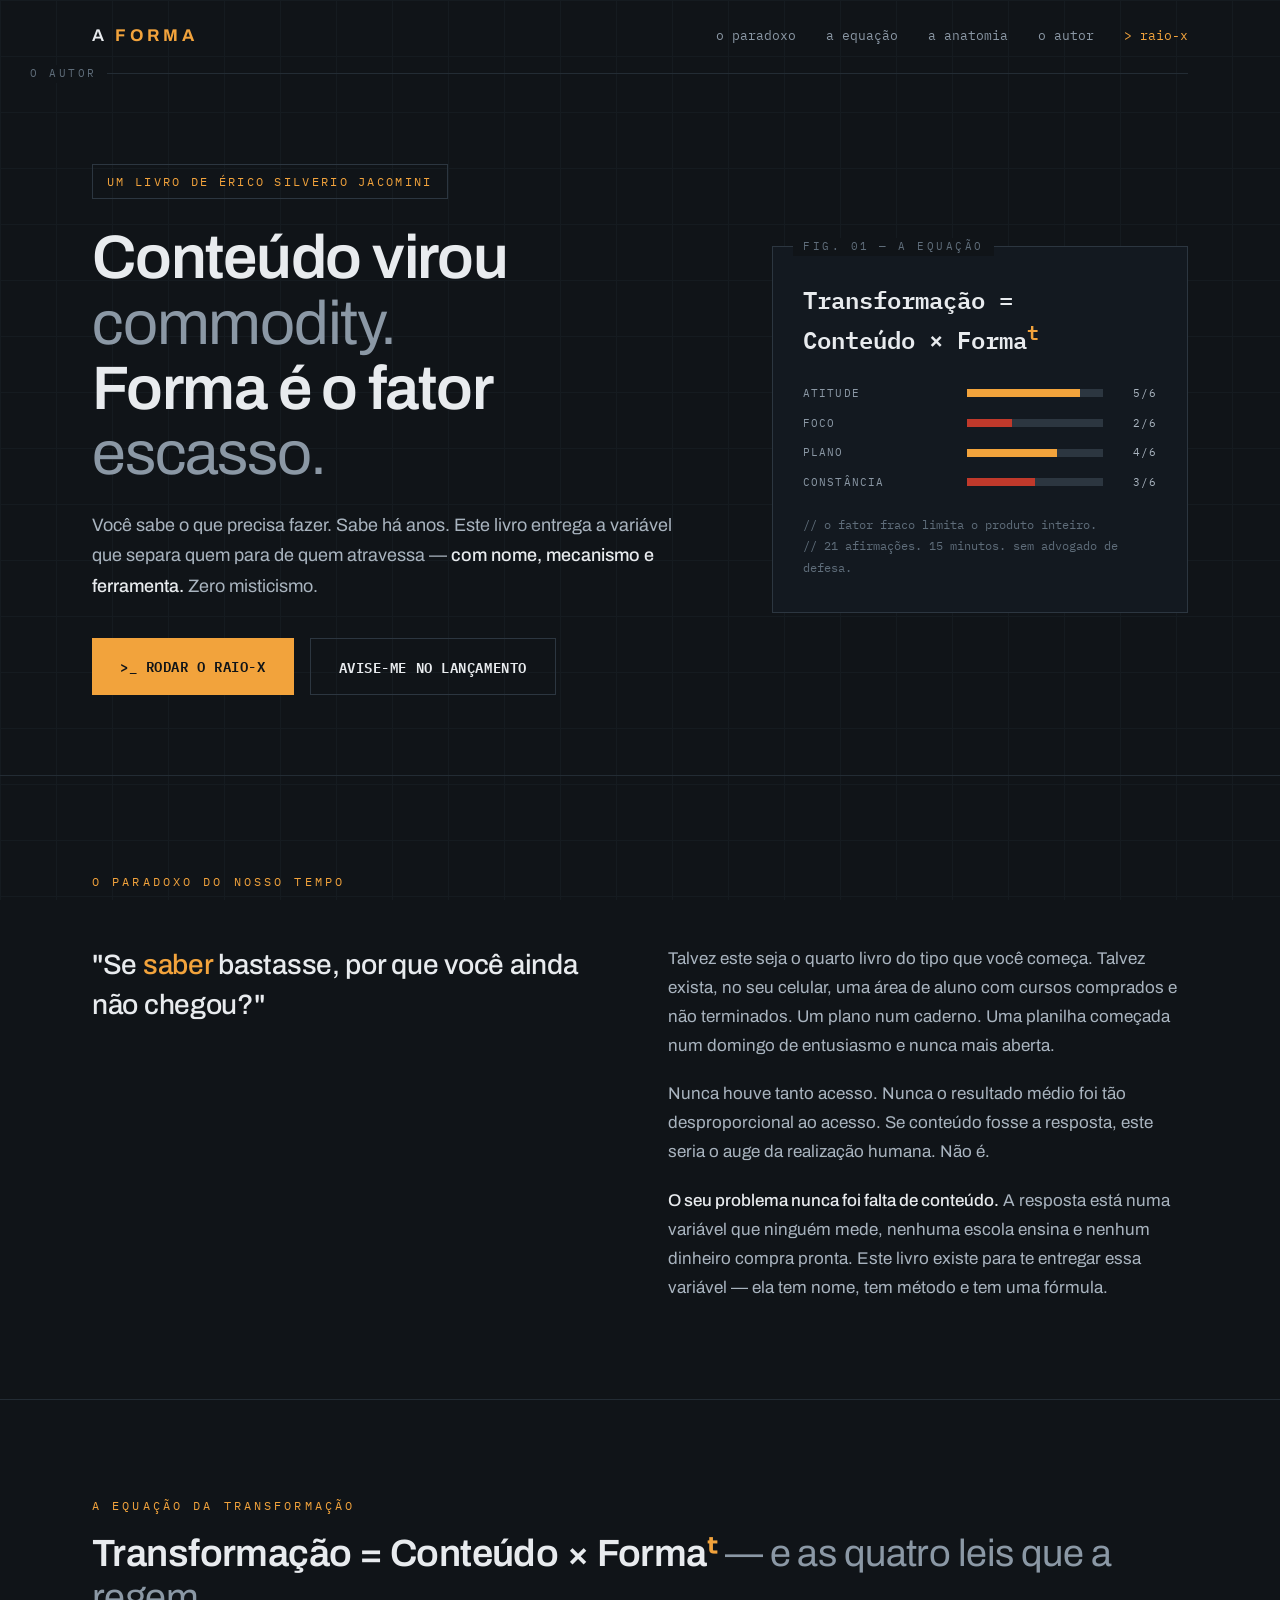
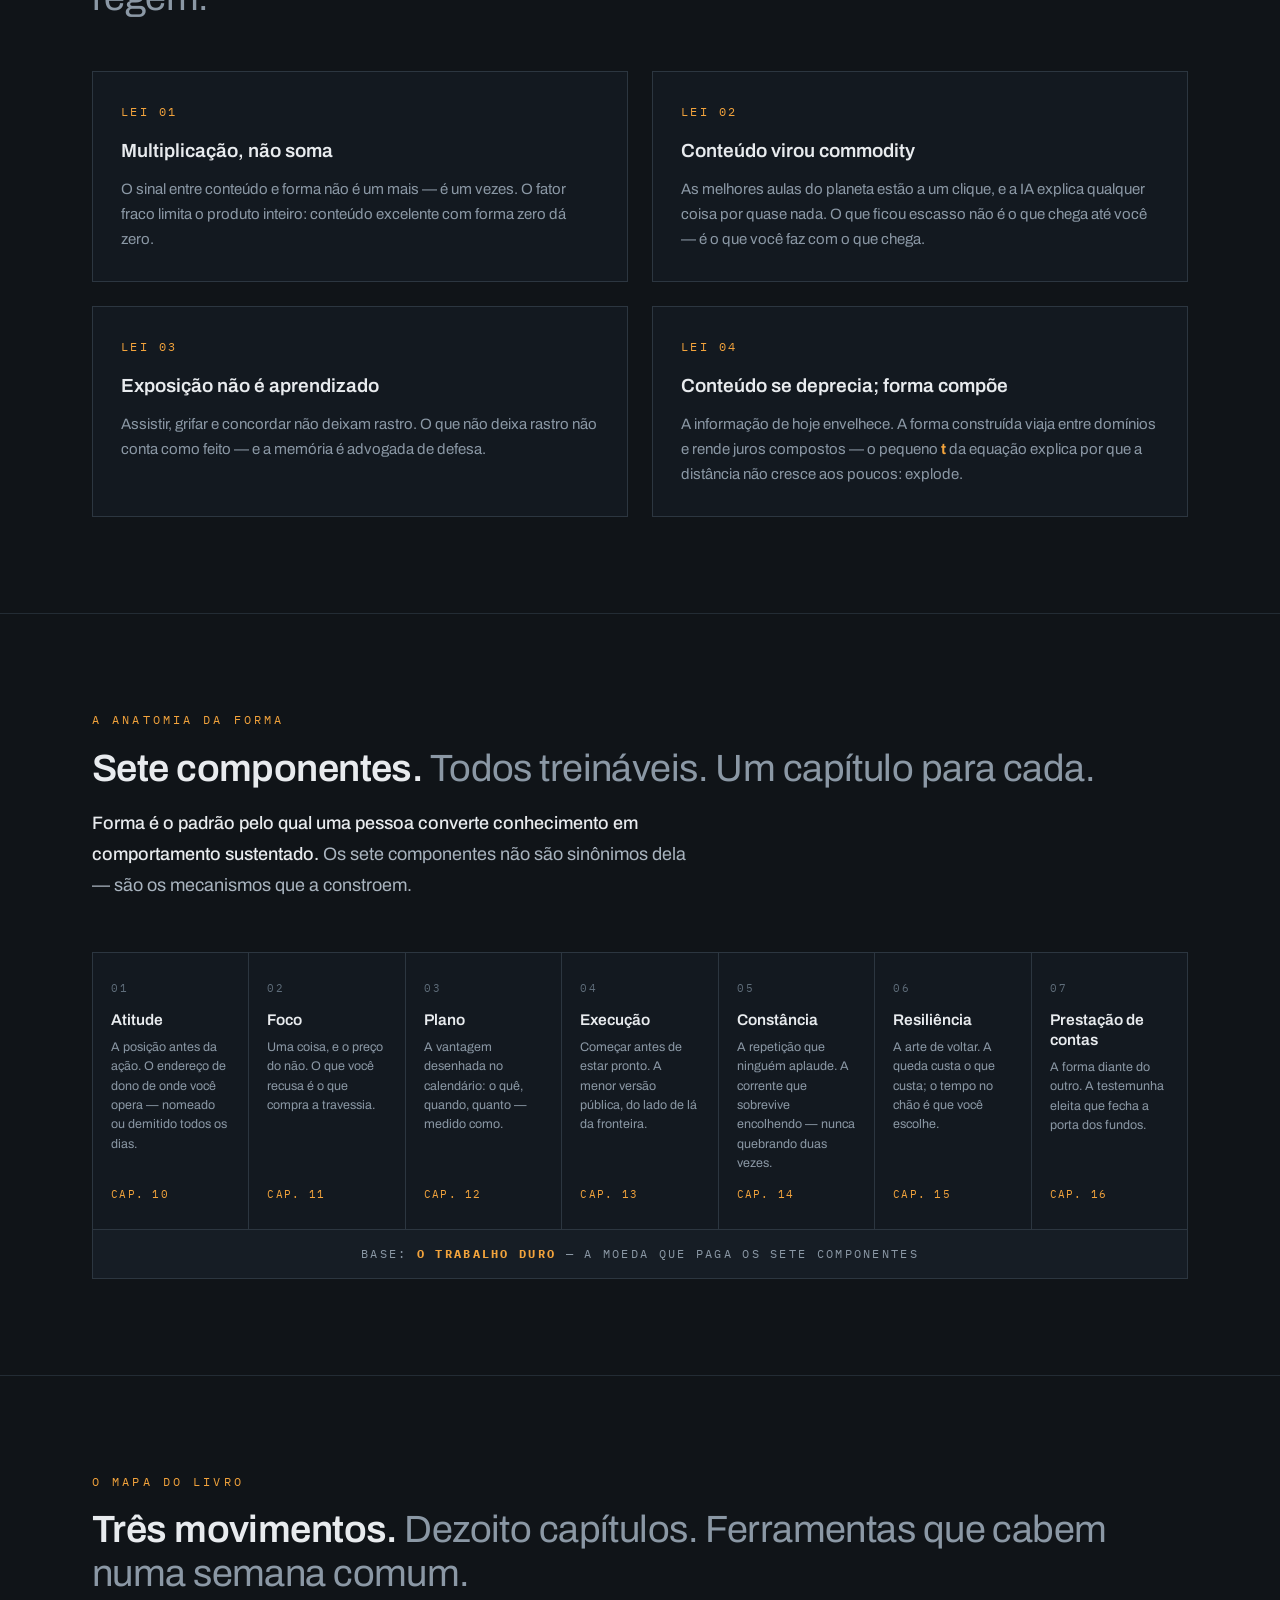
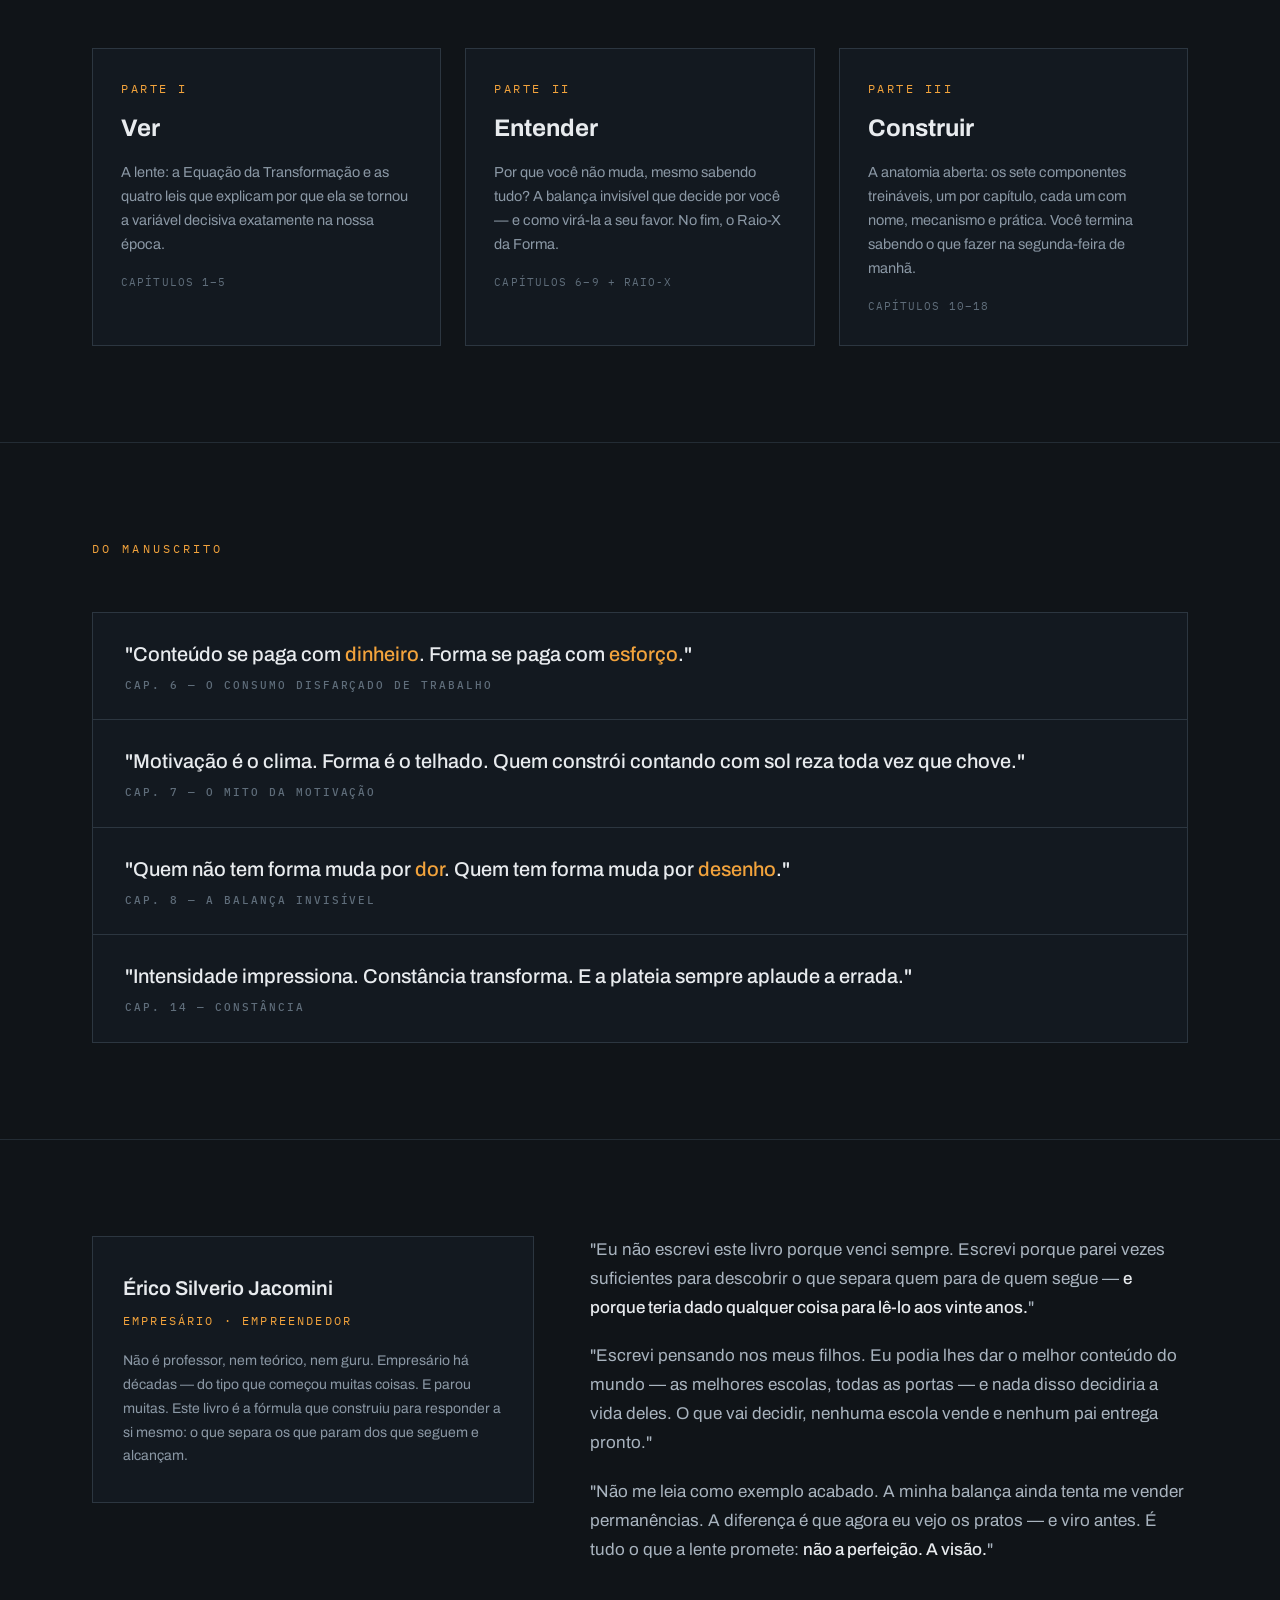
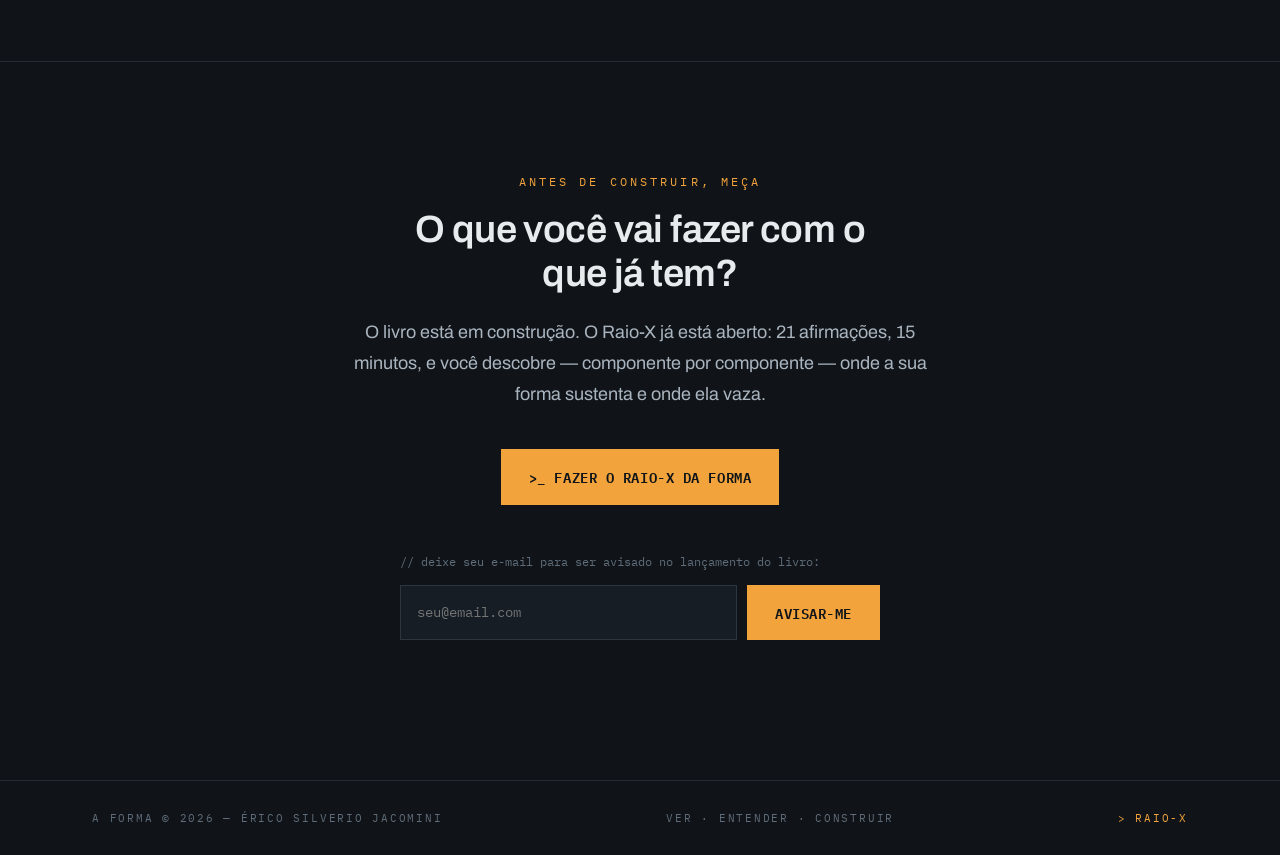
==== index.html @ fda9c954 "a" ====
<!DOCTYPE html>
<html lang="pt-BR">
<head>
<meta charset="UTF-8">
<meta name="viewport" content="width=device-width, initial-scale=1.0">
<title>A FORMA — Por que saber não basta | Érico Silverio Jacomini</title>
<meta name="description" content="Transformação = Conteúdo × Formaᵗ. O livro sobre a variável que separa quem para de quem atravessa. Faça o Raio-X da Forma.">
<meta property="og:title" content="A FORMA — Por que saber não basta">
<meta property="og:description" content="Conteúdo virou commodity. Forma é o fator escasso. Faça o Raio-X da Forma em 15 minutos.">
<meta property="og:type" content="website">
<link rel="preconnect" href="https://fonts.googleapis.com">
<link rel="preconnect" href="https://fonts.gstatic.com" crossorigin>
<link href="https://fonts.googleapis.com/css2?family=Archivo:wght@400;500;600&family=IBM+Plex+Mono:wght@400;500;600&display=swap" rel="stylesheet">
<link rel="stylesheet" href="/assets/style.css">
<style>
  /* ---- HERO ---- */
  .hero { padding: 90px 0 80px; border-bottom: 1px solid var(--line); }
  .hero-grid { display: grid; grid-template-columns: 1.2fr .8fr; gap: 56px; align-items: center; }
  .hero .tag { margin-bottom: 26px; }
  .hero .lead { margin-top: 24px; }
  .cta-row { display: flex; gap: 16px; margin-top: 36px; flex-wrap: wrap; }
  .eq { font-family: var(--mono); font-size: clamp(19px, 1.9vw, 27px); font-weight: 600; line-height: 1.5; }
  .eq sup { color: var(--accent); }
  .demo-bars { margin-top: 26px; display: flex; flex-direction: column; gap: 11px; }
  .panel .mono-note { margin-top: 22px; }

  /* ---- PARADOXO ---- */
  .paradox-grid { display: grid; grid-template-columns: 1fr 1fr; gap: 56px; align-items: start; }
  .paradox-quote {
    font-size: clamp(21px, 2.2vw, 28px); font-weight: 500; line-height: 1.45; letter-spacing: -0.01em;
  }
  .paradox-quote em { color: var(--accent); font-style: normal; }
  .paradox-text p + p { margin-top: 20px; }
  .paradox-text { color: var(--muted); }
  .paradox-text b { color: var(--text); font-weight: 500; }

  /* ---- LEIS ---- */
  .laws { display: grid; grid-template-columns: repeat(2, 1fr); gap: 24px; }
  .law { border: 1px solid var(--line-2); background: var(--panel); padding: 30px 28px; }
  .law .n { font-family: var(--mono); font-size: 12px; color: var(--accent); letter-spacing: .2em; }
  .law h3 { font-size: 19px; font-weight: 600; margin: 12px 0 10px; }
  .law p { font-size: 15px; color: var(--dim); line-height: 1.65; }

  /* ---- ANATOMIA ---- */
  .anat-grid { display: grid; grid-template-columns: repeat(7, 1fr); gap: 1px; background: var(--line-2); border: 1px solid var(--line-2); }
  .anat { background: var(--panel); padding: 26px 18px; min-height: 210px; display: flex; flex-direction: column; transition: background .2s ease; }
  .anat:hover { background: var(--panel-2); }
  .anat .idx { font-family: var(--mono); font-size: 11px; color: var(--faint); letter-spacing: .18em; }
  .anat h3 { font-size: 15.5px; font-weight: 600; margin: 12px 0 8px; line-height: 1.3; }
  .anat p { font-size: 12.5px; color: var(--dim); line-height: 1.55; flex: 1; }
  .anat .cap { font-family: var(--mono); font-size: 10.5px; color: var(--accent); letter-spacing: .12em; margin-top: 12px; }
  .anat-base {
    border: 1px solid var(--line-2); border-top: none; background: var(--panel-2);
    padding: 14px 20px; font-family: var(--mono); font-size: 11.5px; letter-spacing: .2em;
    color: var(--dim); text-transform: uppercase; text-align: center;
  }
  .anat-base b { color: var(--accent); }

  /* ---- MAPA ---- */
  .map-grid { display: grid; grid-template-columns: repeat(3, 1fr); gap: 24px; }
  .map-part { border: 1px solid var(--line-2); background: var(--panel); padding: 30px 28px; }
  .map-part .pt { font-family: var(--mono); font-size: 11.5px; color: var(--accent); letter-spacing: .22em; text-transform: uppercase; }
  .map-part h3 { font-size: 24px; margin: 10px 0 12px; }
  .map-part p { font-size: 14.5px; color: var(--dim); line-height: 1.65; }
  .map-part .caps { font-family: var(--mono); font-size: 11px; color: var(--faint); margin-top: 16px; letter-spacing: .1em; }

  /* ---- LÂMINAS ---- */
  .blades { display: flex; flex-direction: column; gap: 0; border: 1px solid var(--line-2); }
  .blade {
    padding: 26px 32px; border-bottom: 1px solid var(--line-2); background: var(--panel);
    font-size: clamp(16px, 1.6vw, 20px); font-weight: 500; line-height: 1.5;
  }
  .blade:last-child { border-bottom: none; }
  .blade .src { display: block; font-family: var(--mono); font-size: 11px; color: var(--faint); letter-spacing: .18em; margin-top: 8px; text-transform: uppercase; }
  .blade em { color: var(--accent); font-style: normal; }

  /* ---- AUTOR ---- */
  .author-grid { display: grid; grid-template-columns: .85fr 1.15fr; gap: 56px; align-items: start; }
  .author-panel { border: 1px solid var(--line-2); background: var(--panel); padding: 34px 30px; }
  .author-panel .name { font-weight: 600; font-size: 20px; }
  .author-panel .role { font-family: var(--mono); font-size: 12px; color: var(--accent); letter-spacing: .18em; margin-top: 6px; text-transform: uppercase; }
  .author-panel p { font-size: 14px; color: var(--dim); margin-top: 18px; line-height: 1.7; }
  .author-text p { color: var(--muted); }
  .author-text p + p { margin-top: 20px; }
  .author-text b { color: var(--text); font-weight: 500; }

  /* ---- CTA FINAL ---- */
  .final { text-align: center; padding: 110px 0; border-bottom: none; }
  .final h2 { max-width: 22ch; margin: 0 auto; }
  .final .lead { margin: 22px auto 0; }
  .final .cta-row { justify-content: center; margin-top: 40px; }
  .notify { max-width: 480px; margin: 46px auto 0; text-align: left; }
  .notify-row { display: flex; gap: 10px; }
  .notify-row input { flex: 1; }

  @media (max-width: 980px) {
    .hero-grid, .paradox-grid, .author-grid { grid-template-columns: 1fr; gap: 40px; }
    .anat-grid { grid-template-columns: repeat(2, 1fr); }
    .anat { min-height: 0; }
    .map-grid, .laws { grid-template-columns: 1fr; }
  }
</style>
</head>
<body>

<header>
  <div class="wrap">
    <nav class="nav">
      <a class="brand" href="/">A <b>FORMA</b></a>
      <div class="nav-links">
        <a href="#paradoxo">o paradoxo</a>
        <a href="#equacao">a equação</a>
        <a href="#anatomia">a anatomia</a>
        <a href="#autor">o autor</a>
        <a class="hot" href="/raiox">&gt; raio-x</a>
      </div>
    </nav>
  </div>
</header>

<main>

  <!-- HERO -->
  <section class="hero">
    <div class="wrap hero-grid">
      <div class="reveal">
        <div class="tag">UM LIVRO DE ÉRICO SILVERIO JACOMINI</div>
        <h1>Conteúdo virou <span class="thin">commodity.</span><br>Forma é o fator <span class="thin">escasso.</span></h1>
        <p class="lead">Você sabe o que precisa fazer. Sabe há anos. Este livro entrega a variável que separa quem para de quem atravessa — <b>com nome, mecanismo e ferramenta.</b> Zero misticismo.</p>
        <div class="cta-row">
          <a class="btn" href="/raiox">&gt;_ RODAR O RAIO-X</a>
          <a class="btn ghost" href="#lancamento">AVISE-ME NO LANÇAMENTO</a>
        </div>
      </div>
      <div class="panel reveal">
        <div class="panel-label">FIG. 01 — A EQUAÇÃO</div>
        <div class="eq">Transformação =<br>Conteúdo × Forma<sup>t</sup></div>
        <div class="demo-bars">
          <div class="bar-row"><span class="bar-name">ATITUDE</span><div class="bar-track"><div class="bar-fill" style="width:83%"></div></div><span class="bar-score">5/6</span></div>
          <div class="bar-row"><span class="bar-name">FOCO</span><div class="bar-track"><div class="bar-fill low" style="width:33%"></div></div><span class="bar-score">2/6</span></div>
          <div class="bar-row"><span class="bar-name">PLANO</span><div class="bar-track"><div class="bar-fill" style="width:66%"></div></div><span class="bar-score">4/6</span></div>
          <div class="bar-row"><span class="bar-name">CONSTÂNCIA</span><div class="bar-track"><div class="bar-fill low" style="width:50%"></div></div><span class="bar-score">3/6</span></div>
        </div>
        <div class="mono-note">// o fator fraco limita o produto inteiro.<br>// 21 afirmações. 15 minutos. sem advogado de defesa.</div>
      </div>
    </div>
  </section>

  <!-- PARADOXO -->
  <section id="paradoxo">
    <div class="wrap">
      <div class="section-head reveal">
        <div class="section-kicker">O PARADOXO DO NOSSO TEMPO</div>
      </div>
      <div class="paradox-grid">
        <div class="paradox-quote reveal">
          "Se <em>saber</em> bastasse, por que você ainda não chegou?"
        </div>
        <div class="paradox-text reveal">
          <p>Talvez este seja o quarto livro do tipo que você começa. Talvez exista, no seu celular, uma área de aluno com cursos comprados e não terminados. Um plano num caderno. Uma planilha começada num domingo de entusiasmo e nunca mais aberta.</p>
          <p>Nunca houve tanto acesso. Nunca o resultado médio foi tão desproporcional ao acesso. Se conteúdo fosse a resposta, este seria o auge da realização humana. Não é.</p>
          <p><b>O seu problema nunca foi falta de conteúdo.</b> A resposta está numa variável que ninguém mede, nenhuma escola ensina e nenhum dinheiro compra pronta. Este livro existe para te entregar essa variável — ela tem nome, tem método e tem uma fórmula.</p>
        </div>
      </div>
    </div>
  </section>

  <!-- EQUAÇÃO / LEIS -->
  <section id="equacao">
    <div class="wrap">
      <div class="section-head reveal">
        <div class="section-kicker">A EQUAÇÃO DA TRANSFORMAÇÃO</div>
        <h2>Transformação = Conteúdo × Forma<span style="color:var(--accent)">ᵗ</span> <span class="thin">— e as quatro leis que a regem.</span></h2>
      </div>
      <div class="laws">
        <div class="law reveal">
          <div class="n">LEI 01</div>
          <h3>Multiplicação, não soma</h3>
          <p>O sinal entre conteúdo e forma não é um mais — é um vezes. O fator fraco limita o produto inteiro: conteúdo excelente com forma zero dá zero.</p>
        </div>
        <div class="law reveal">
          <div class="n">LEI 02</div>
          <h3>Conteúdo virou commodity</h3>
          <p>As melhores aulas do planeta estão a um clique, e a IA explica qualquer coisa por quase nada. O que ficou escasso não é o que chega até você — é o que você faz com o que chega.</p>
        </div>
        <div class="law reveal">
          <div class="n">LEI 03</div>
          <h3>Exposição não é aprendizado</h3>
          <p>Assistir, grifar e concordar não deixam rastro. O que não deixa rastro não conta como feito — e a memória é advogada de defesa.</p>
        </div>
        <div class="law reveal">
          <div class="n">LEI 04</div>
          <h3>Conteúdo se deprecia; forma compõe</h3>
          <p>A informação de hoje envelhece. A forma construída viaja entre domínios e rende juros compostos — o pequeno <b style="color:var(--accent)">t</b> da equação explica por que a distância não cresce aos poucos: explode.</p>
        </div>
      </div>
    </div>
  </section>

  <!-- ANATOMIA -->
  <section id="anatomia">
    <div class="wrap">
      <div class="section-head reveal">
        <div class="section-kicker">A ANATOMIA DA FORMA</div>
        <h2>Sete componentes. <span class="thin">Todos treináveis. Um capítulo para cada.</span></h2>
        <p class="lead" style="margin-top:18px;"><b>Forma é o padrão pelo qual uma pessoa converte conhecimento em comportamento sustentado.</b> Os sete componentes não são sinônimos dela — são os mecanismos que a constroem.</p>
      </div>
      <div class="reveal">
        <div class="anat-grid">
          <div class="anat"><div class="idx">01</div><h3>Atitude</h3><p>A posição antes da ação. O endereço de dono de onde você opera — nomeado ou demitido todos os dias.</p><div class="cap">CAP. 10</div></div>
          <div class="anat"><div class="idx">02</div><h3>Foco</h3><p>Uma coisa, e o preço do não. O que você recusa é o que compra a travessia.</p><div class="cap">CAP. 11</div></div>
          <div class="anat"><div class="idx">03</div><h3>Plano</h3><p>A vantagem desenhada no calendário: o quê, quando, quanto — medido como.</p><div class="cap">CAP. 12</div></div>
          <div class="anat"><div class="idx">04</div><h3>Execução</h3><p>Começar antes de estar pronto. A menor versão pública, do lado de lá da fronteira.</p><div class="cap">CAP. 13</div></div>
          <div class="anat"><div class="idx">05</div><h3>Constância</h3><p>A repetição que ninguém aplaude. A corrente que sobrevive encolhendo — nunca quebrando duas vezes.</p><div class="cap">CAP. 14</div></div>
          <div class="anat"><div class="idx">06</div><h3>Resiliência</h3><p>A arte de voltar. A queda custa o que custa; o tempo no chão é que você escolhe.</p><div class="cap">CAP. 15</div></div>
          <div class="anat"><div class="idx">07</div><h3>Prestação de contas</h3><p>A forma diante do outro. A testemunha eleita que fecha a porta dos fundos.</p><div class="cap">CAP. 16</div></div>
        </div>
        <div class="anat-base">BASE: <b>O TRABALHO DURO</b> — A MOEDA QUE PAGA OS SETE COMPONENTES</div>
      </div>
    </div>
  </section>

  <!-- MAPA DO LIVRO -->
  <section id="livro">
    <div class="wrap">
      <div class="section-head reveal">
        <div class="section-kicker">O MAPA DO LIVRO</div>
        <h2>Três movimentos. <span class="thin">Dezoito capítulos. Ferramentas que cabem numa semana comum.</span></h2>
      </div>
      <div class="map-grid">
        <div class="map-part reveal">
          <div class="pt">PARTE I</div>
          <h3>Ver</h3>
          <p>A lente: a Equação da Transformação e as quatro leis que explicam por que ela se tornou a variável decisiva exatamente na nossa época.</p>
          <div class="caps">CAPÍTULOS 1–5</div>
        </div>
        <div class="map-part reveal">
          <div class="pt">PARTE II</div>
          <h3>Entender</h3>
          <p>Por que você não muda, mesmo sabendo tudo? A balança invisível que decide por você — e como virá-la a seu favor. No fim, o Raio-X da Forma.</p>
          <div class="caps">CAPÍTULOS 6–9 + RAIO-X</div>
        </div>
        <div class="map-part reveal">
          <div class="pt">PARTE III</div>
          <h3>Construir</h3>
          <p>A anatomia aberta: os sete componentes treináveis, um por capítulo, cada um com nome, mecanismo e prática. Você termina sabendo o que fazer na segunda-feira de manhã.</p>
          <div class="caps">CAPÍTULOS 10–18</div>
        </div>
      </div>
    </div>
  </section>

  <!-- LÂMINAS -->
  <section id="laminas">
    <div class="wrap">
      <div class="section-head reveal">
        <div class="section-kicker">DO MANUSCRITO</div>
      </div>
      <div class="blades reveal">
        <div class="blade">"Conteúdo se paga com <em>dinheiro</em>. Forma se paga com <em>esforço</em>."<span class="src">CAP. 6 — O CONSUMO DISFARÇADO DE TRABALHO</span></div>
        <div class="blade">"Motivação é o clima. Forma é o telhado. Quem constrói contando com sol reza toda vez que chove."<span class="src">CAP. 7 — O MITO DA MOTIVAÇÃO</span></div>
        <div class="blade">"Quem não tem forma muda por <em>dor</em>. Quem tem forma muda por <em>desenho</em>."<span class="src">CAP. 8 — A BALANÇA INVISÍVEL</span></div>
        <div class="blade">"Intensidade impressiona. Constância transforma. E a plateia sempre aplaude a errada."<span class="src">CAP. 14 — CONSTÂNCIA</span></div>
      </div>
    </div>
  </section>

  <!-- AUTOR -->
  <section id="autor">
    <div class="wrap author-grid">
      <div class="author-panel reveal">
        <div class="panel-label">O AUTOR</div>
        <div class="name">Érico Silverio Jacomini</div>
        <div class="role">EMPRESÁRIO · EMPREENDEDOR</div>
        <p>Não é professor, nem teórico, nem guru. Empresário há décadas — do tipo que começou muitas coisas. E parou muitas. Este livro é a fórmula que construiu para responder a si mesmo: o que separa os que param dos que seguem e alcançam.</p>
      </div>
      <div class="author-text reveal">
        <p>"Eu não escrevi este livro porque venci sempre. Escrevi porque parei vezes suficientes para descobrir o que separa quem para de quem segue — <b>e porque teria dado qualquer coisa para lê-lo aos vinte anos.</b>"</p>
        <p>"Escrevi pensando nos meus filhos. Eu podia lhes dar o melhor conteúdo do mundo — as melhores escolas, todas as portas — e nada disso decidiria a vida deles. O que vai decidir, nenhuma escola vende e nenhum pai entrega pronto."</p>
        <p>"Não me leia como exemplo acabado. A minha balança ainda tenta me vender permanências. A diferença é que agora eu vejo os pratos — e viro antes. É tudo o que a lente promete: <b>não a perfeição. A visão.</b>"</p>
      </div>
    </div>
  </section>

  <!-- CTA FINAL -->
  <section class="final" id="lancamento">
    <div class="wrap">
      <div class="reveal">
        <div class="section-kicker">ANTES DE CONSTRUIR, MEÇA</div>
        <h2>O que você vai fazer com o que já tem?</h2>
        <p class="lead">O livro está em construção. O Raio-X já está aberto: 21 afirmações, 15 minutos, e você descobre — componente por componente — onde a sua forma sustenta e onde ela vaza.</p>
        <div class="cta-row">
          <a class="btn" href="/raiox">&gt;_ FAZER O RAIO-X DA FORMA</a>
        </div>
        <div class="notify">
          <div class="mono-note" style="margin-bottom:12px;">// deixe seu e-mail para ser avisado no lançamento do livro:</div>
          <div class="notify-row">
            <input type="email" id="notify-email" placeholder="seu@email.com" autocomplete="email">
            <button class="btn" id="notify-btn">AVISAR-ME</button>
          </div>
          <div class="form-msg" id="notify-msg"></div>
        </div>
      </div>
    </div>
  </section>

</main>

<footer>
  <div class="wrap foot-inner">
    <span>A FORMA © 2026 — ÉRICO SILVERIO JACOMINI</span>
    <span>VER · ENTENDER · CONSTRUIR</span>
    <span><a href="/raiox" style="color:var(--accent)">&gt; RAIO-X</a></span>
  </div>
</footer>

<script src="/assets/config.js"></script>
<script src="/assets/leads.js"></script>
<script>
  // Reveal on scroll
  const io = new IntersectionObserver((entries) => {
    entries.forEach(e => { if (e.isIntersecting) { e.target.classList.add('in'); io.unobserve(e.target); } });
  }, { threshold: 0.12 });
  document.querySelectorAll('.reveal').forEach(el => io.observe(el));

  // Lançamento — captura de e-mail
  document.getElementById('notify-btn').addEventListener('click', async () => {
    const input = document.getElementById('notify-email');
    const msg = document.getElementById('notify-msg');
    const btn = document.getElementById('notify-btn');
    const email = input.value.trim();
    if (!/^[^\s@]+@[^\s@]+\.[^\s@]+$/.test(email)) {
      msg.textContent = '// e-mail inválido.'; msg.className = 'form-msg err'; return;
    }
    btn.disabled = true; msg.textContent = '// registrando...'; msg.className = 'form-msg';
    const ok = await window.registrarLead(email, 'lancamento');
    if (ok) {
      msg.textContent = '// registrado. você será avisado no lançamento.'; msg.className = 'form-msg ok';
      input.value = '';
    } else {
      msg.textContent = '// falha ao registrar. tente novamente.'; msg.className = 'form-msg err';
      btn.disabled = false;
    }
  });
</script>
</body>
</html>
---- assets/style.css ----
/* ============================================================
   A FORMA — Design System "Operador" (Direção B)
   ============================================================ */
:root {
  --bg: #101418;
  --panel: #131920;
  --panel-2: #161d25;
  --grid: #1b2229;
  --line: #232c34;
  --line-2: #2c3640;
  --text: #e8ebee;
  --muted: #a9b4bf;
  --dim: #8b98a5;
  --faint: #5f6d7a;
  --accent: #f2a33c;
  --danger: #c0392b;
  --ok: #4a9d6e;
  --mono: 'IBM Plex Mono', ui-monospace, 'SFMono-Regular', Menlo, monospace;
  --sans: 'Archivo', -apple-system, 'Helvetica Neue', sans-serif;
}

* { margin: 0; padding: 0; box-sizing: border-box; }
html { scroll-behavior: smooth; }
body {
  background: var(--bg);
  color: var(--text);
  font-family: var(--sans);
  font-size: 17px;
  line-height: 1.7;
  -webkit-font-smoothing: antialiased;
}
body::before {
  content: "";
  position: fixed; inset: 0; z-index: 0; pointer-events: none; opacity: .5;
  background-image: linear-gradient(var(--grid) 1px, transparent 1px),
                    linear-gradient(90deg, var(--grid) 1px, transparent 1px);
  background-size: 56px 56px;
}
main, header, footer, nav { position: relative; z-index: 1; }

a { color: inherit; text-decoration: none; }
::selection { background: var(--accent); color: var(--bg); }

.wrap { max-width: 1160px; margin: 0 auto; padding: 0 32px; }

/* ---------- NAV ---------- */
.nav {
  display: flex; justify-content: space-between; align-items: center;
  padding: 22px 0; border-bottom: 1px solid var(--line);
}
.nav-inner { display: flex; justify-content: space-between; align-items: center; width: 100%; }
.brand { font-weight: 600; font-size: 17px; letter-spacing: .24em; }
.brand b { color: var(--accent); }
.nav-links { font-family: var(--mono); font-size: 13px; display: flex; gap: 30px; color: var(--dim); }
.nav-links a:hover { color: var(--text); }
.nav-links a.hot { color: var(--accent); }
.nav-links a.hot:hover { color: var(--text); }

/* ---------- TYPO ---------- */
.tag {
  display: inline-block; font-family: var(--mono); font-size: 11.5px;
  letter-spacing: .2em; color: var(--accent);
  border: 1px solid var(--line-2); padding: 7px 14px; text-transform: uppercase;
}
h1 { font-weight: 600; font-size: clamp(38px, 4.8vw, 64px); line-height: 1.06; letter-spacing: -0.02em; }
h1 .thin { font-weight: 400; color: var(--dim); }
h2 { font-weight: 600; font-size: clamp(26px, 3vw, 38px); line-height: 1.15; letter-spacing: -0.015em; }
h2 .thin { font-weight: 400; color: var(--dim); }
.lead { font-size: 18px; color: var(--muted); max-width: 60ch; }
.lead b { color: var(--text); font-weight: 500; }
.mono-note { font-family: var(--mono); font-size: 12px; color: var(--faint); line-height: 1.8; }

/* ---------- BUTTONS ---------- */
.btn {
  display: inline-block; font-family: var(--mono); font-weight: 600; font-size: 14px;
  background: var(--accent); color: var(--bg); padding: 16px 28px;
  letter-spacing: .04em; border: none; cursor: pointer; transition: transform .12s ease, box-shadow .12s ease;
}
.btn:hover { transform: translateY(-2px); box-shadow: 0 6px 0 rgba(242,163,60,.25); }
.btn.ghost { background: transparent; color: var(--text); border: 1px solid var(--line-2); }
.btn.ghost:hover { border-color: var(--dim); box-shadow: none; }
.btn.block { width: 100%; text-align: center; }
.btn:disabled { opacity: .45; cursor: not-allowed; transform: none; box-shadow: none; }

/* ---------- PANEL ---------- */
.panel {
  border: 1px solid var(--line-2); background: var(--panel);
  padding: 34px 30px; position: relative;
}
.panel-label {
  position: absolute; top: -9px; left: 20px; background: var(--bg);
  padding: 0 10px; font-family: var(--mono); font-size: 10.5px;
  letter-spacing: .24em; color: var(--faint); text-transform: uppercase;
}

/* ---------- SECTIONS ---------- */
section { padding: 96px 0; border-bottom: 1px solid var(--line); }
.section-head { margin-bottom: 52px; }
.section-kicker {
  font-family: var(--mono); font-size: 12px; letter-spacing: .26em;
  color: var(--accent); text-transform: uppercase; margin-bottom: 16px;
}

/* ---------- COMPONENT BARS ---------- */
.bar-row { display: flex; align-items: center; gap: 14px; font-family: var(--mono); font-size: 11px; color: var(--dim); letter-spacing: .1em; }
.bar-row .bar-name { width: 150px; flex-shrink: 0; text-transform: uppercase; }
.bar-track { height: 8px; background: var(--line-2); flex: 1; position: relative; overflow: hidden; }
.bar-fill { position: absolute; left: 0; top: 0; bottom: 0; background: var(--accent); width: 0; transition: width .9s cubic-bezier(.22,1,.36,1); }
.bar-fill.low { background: var(--danger); }
.bar-fill.high { background: var(--ok); }
.bar-score { width: 40px; text-align: right; flex-shrink: 0; color: var(--muted); }

/* ---------- FOOTER ---------- */
footer { border-top: 1px solid var(--line); padding: 28px 0; }
.foot-inner {
  display: flex; justify-content: space-between; flex-wrap: wrap; gap: 14px;
  font-family: var(--mono); font-size: 11px; letter-spacing: .16em;
  color: var(--faint); text-transform: uppercase;
}

/* ---------- FORMS ---------- */
input[type="email"], input[type="text"] {
  width: 100%; background: var(--panel-2); border: 1px solid var(--line-2);
  color: var(--text); font-family: var(--mono); font-size: 14px;
  padding: 15px 16px; outline: none;
}
input[type="email"]:focus { border-color: var(--accent); }
.form-msg { font-family: var(--mono); font-size: 12px; margin-top: 12px; min-height: 18px; }
.form-msg.err { color: var(--danger); }
.form-msg.ok { color: var(--ok); }

/* ---------- REVEAL ANIMATION ---------- */
.reveal { opacity: 0; transform: translateY(18px); transition: opacity .7s ease, transform .7s ease; }
.reveal.in { opacity: 1; transform: none; }

@media (max-width: 860px) {
  .wrap { padding: 0 20px; }
  section { padding: 64px 0; }
  .nav-links { display: none; }
  .bar-row .bar-name { width: 110px; font-size: 10px; }
}
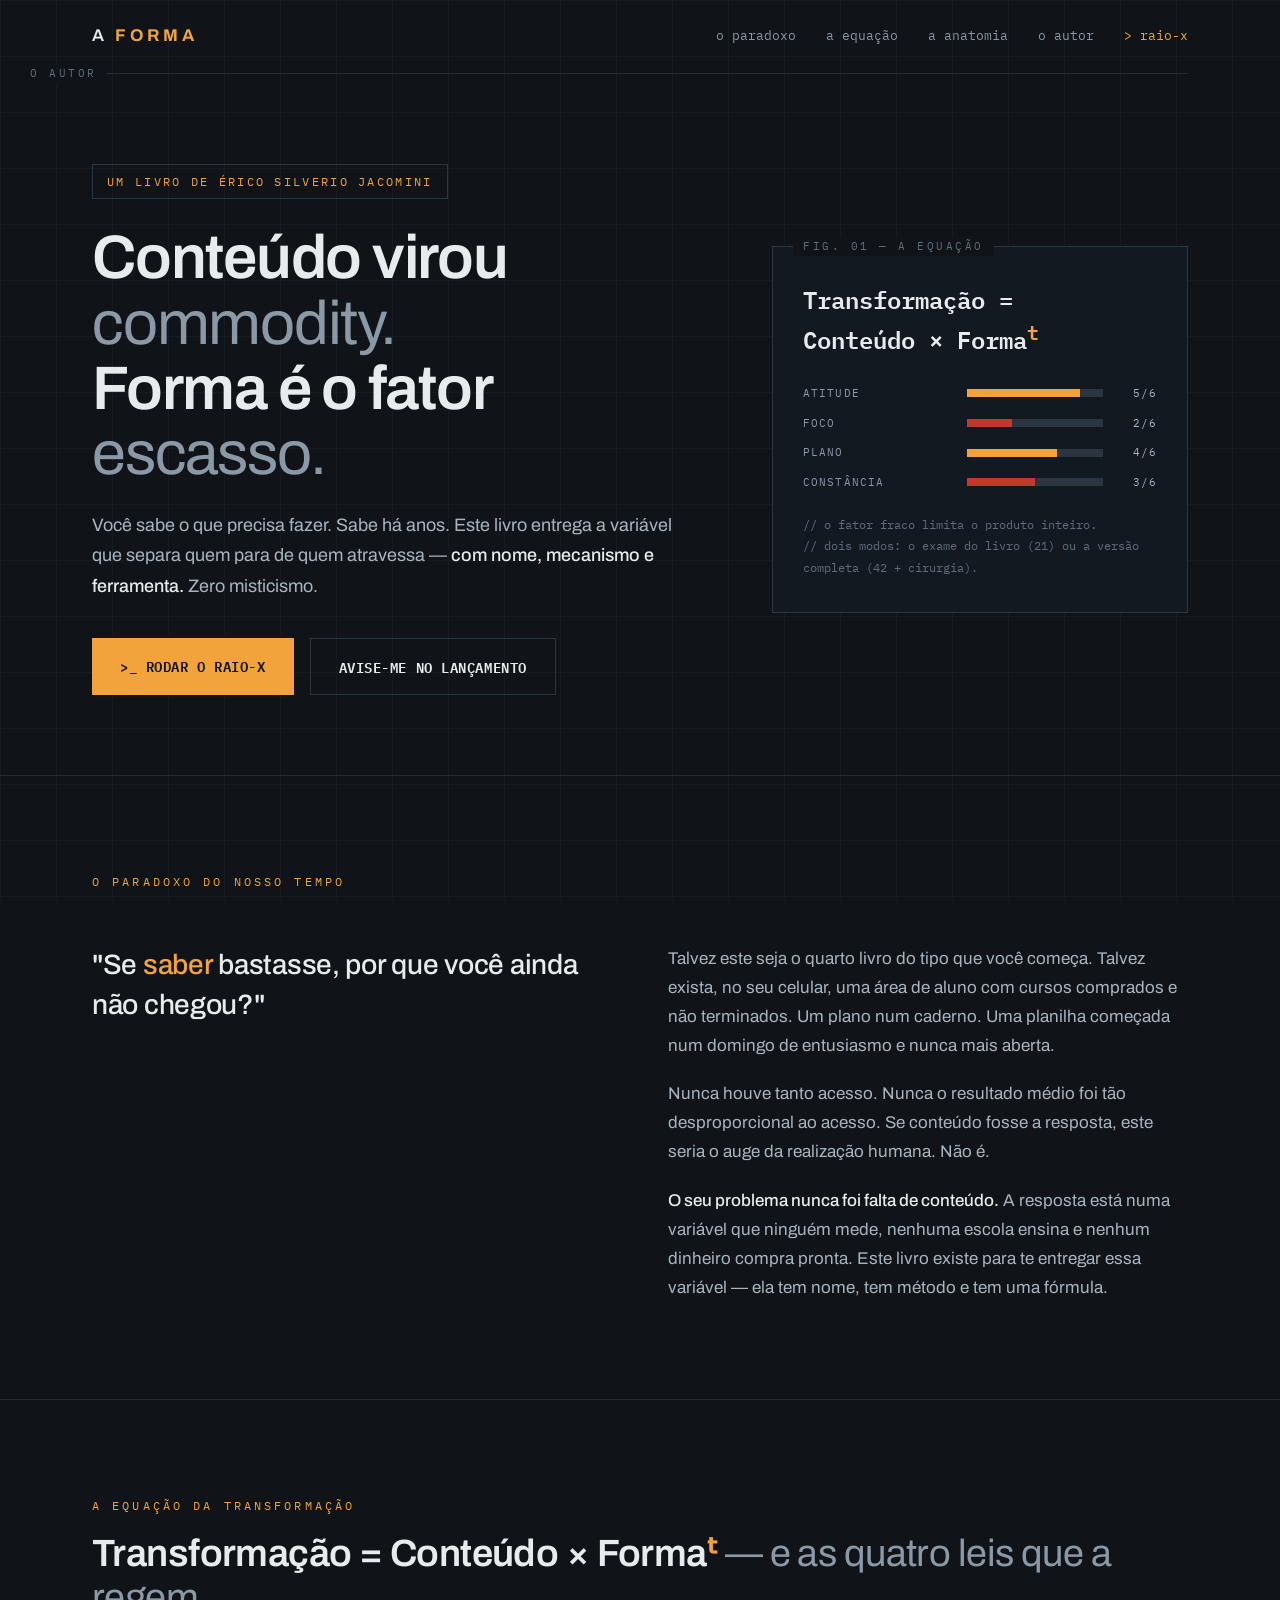
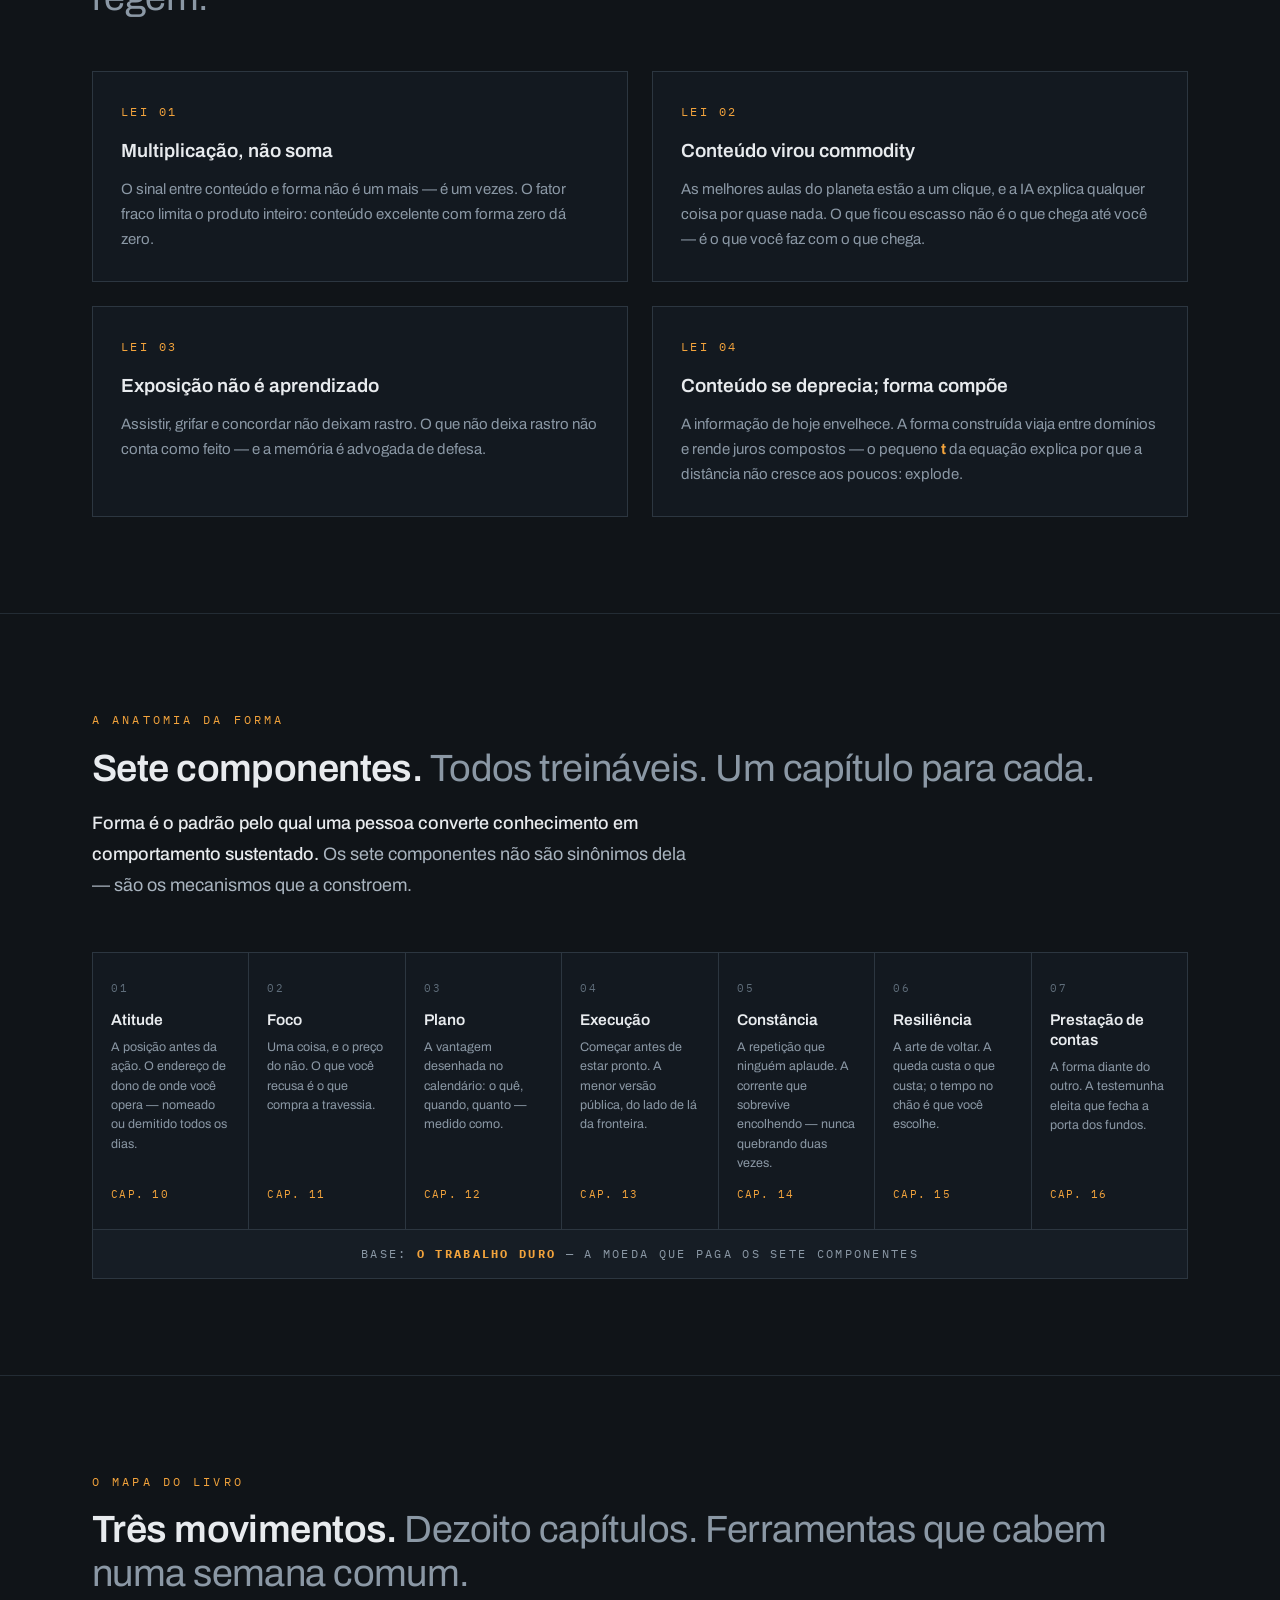
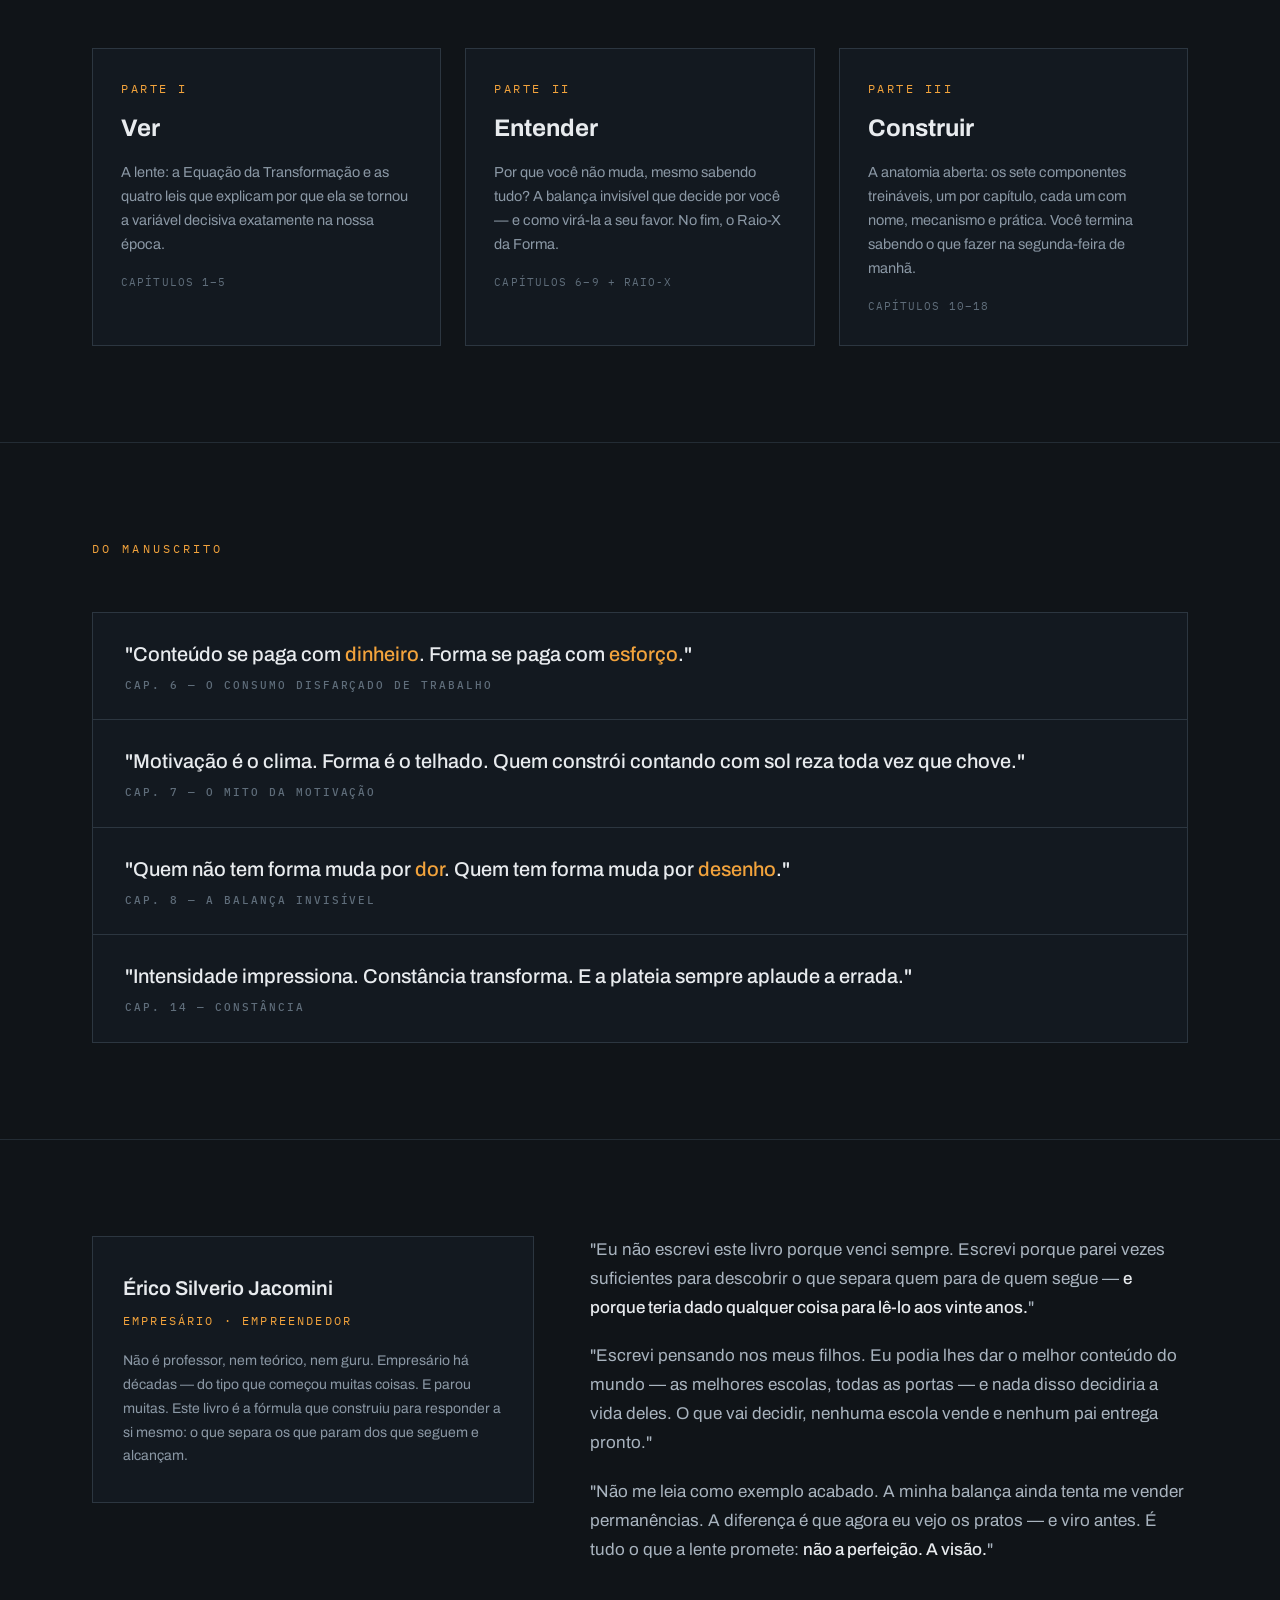
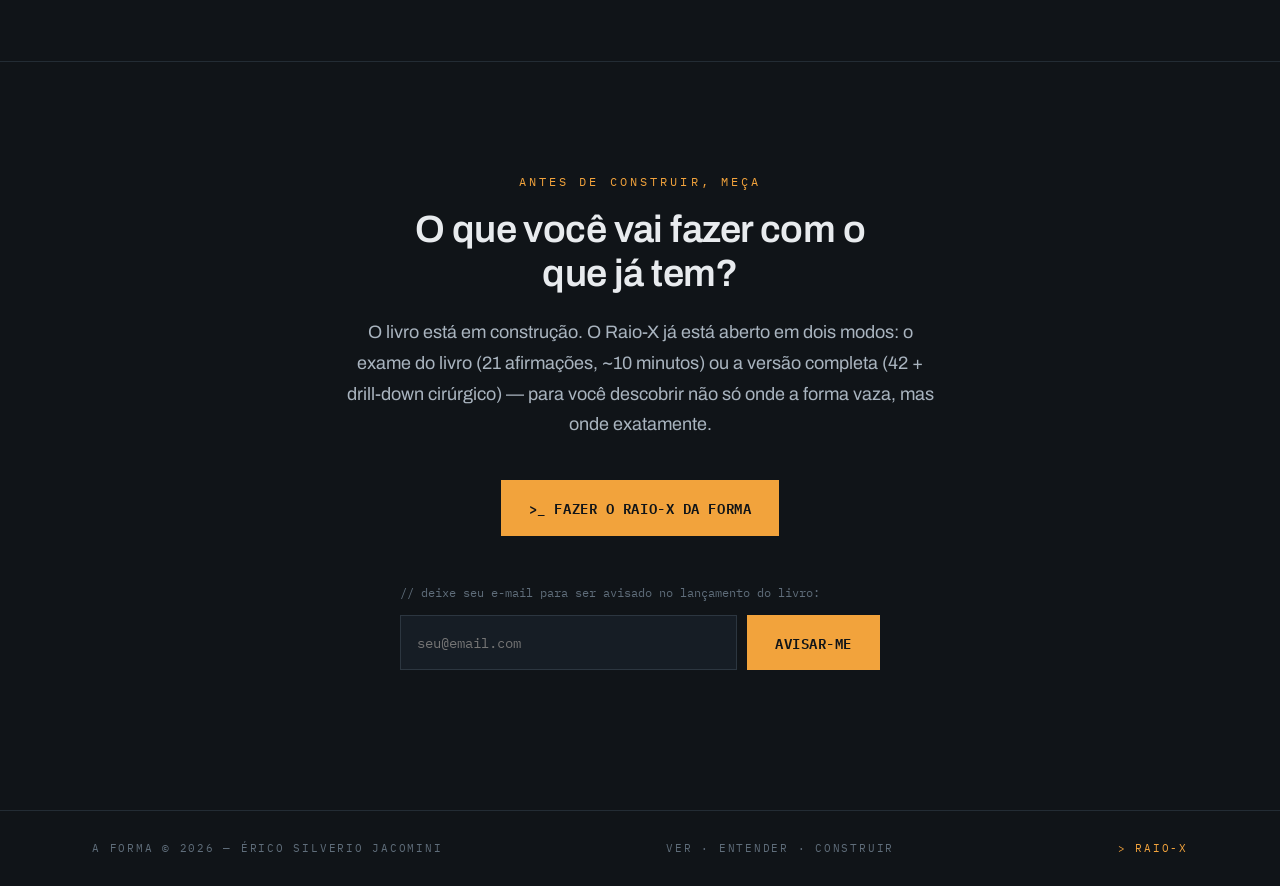
==== commit c8184327: "b - aprofundou o raiox" ====
--- a/index.html
+++ b/index.html
@@ -141,7 +141,7 @@
           <div class="bar-row"><span class="bar-name">PLANO</span><div class="bar-track"><div class="bar-fill" style="width:66%"></div></div><span class="bar-score">4/6</span></div>
           <div class="bar-row"><span class="bar-name">CONSTÂNCIA</span><div class="bar-track"><div class="bar-fill low" style="width:50%"></div></div><span class="bar-score">3/6</span></div>
         </div>
-        <div class="mono-note">// o fator fraco limita o produto inteiro.<br>// 21 afirmações. 15 minutos. sem advogado de defesa.</div>
+        <div class="mono-note">// o fator fraco limita o produto inteiro.<br>// dois modos: o exame do livro (21) ou a versão completa (42 + cirurgia).</div>
       </div>
     </div>
   </section>
@@ -288,7 +288,7 @@
       <div class="reveal">
         <div class="section-kicker">ANTES DE CONSTRUIR, MEÇA</div>
         <h2>O que você vai fazer com o que já tem?</h2>
-        <p class="lead">O livro está em construção. O Raio-X já está aberto: 21 afirmações, 15 minutos, e você descobre — componente por componente — onde a sua forma sustenta e onde ela vaza.</p>
+        <p class="lead">O livro está em construção. O Raio-X já está aberto em dois modos: o exame do livro (21 afirmações, ~10 minutos) ou a versão completa (42 + drill-down cirúrgico) — para você descobrir não só onde a forma vaza, mas onde exatamente.</p>
         <div class="cta-row">
           <a class="btn" href="/raiox">&gt;_ FAZER O RAIO-X DA FORMA</a>
         </div>
